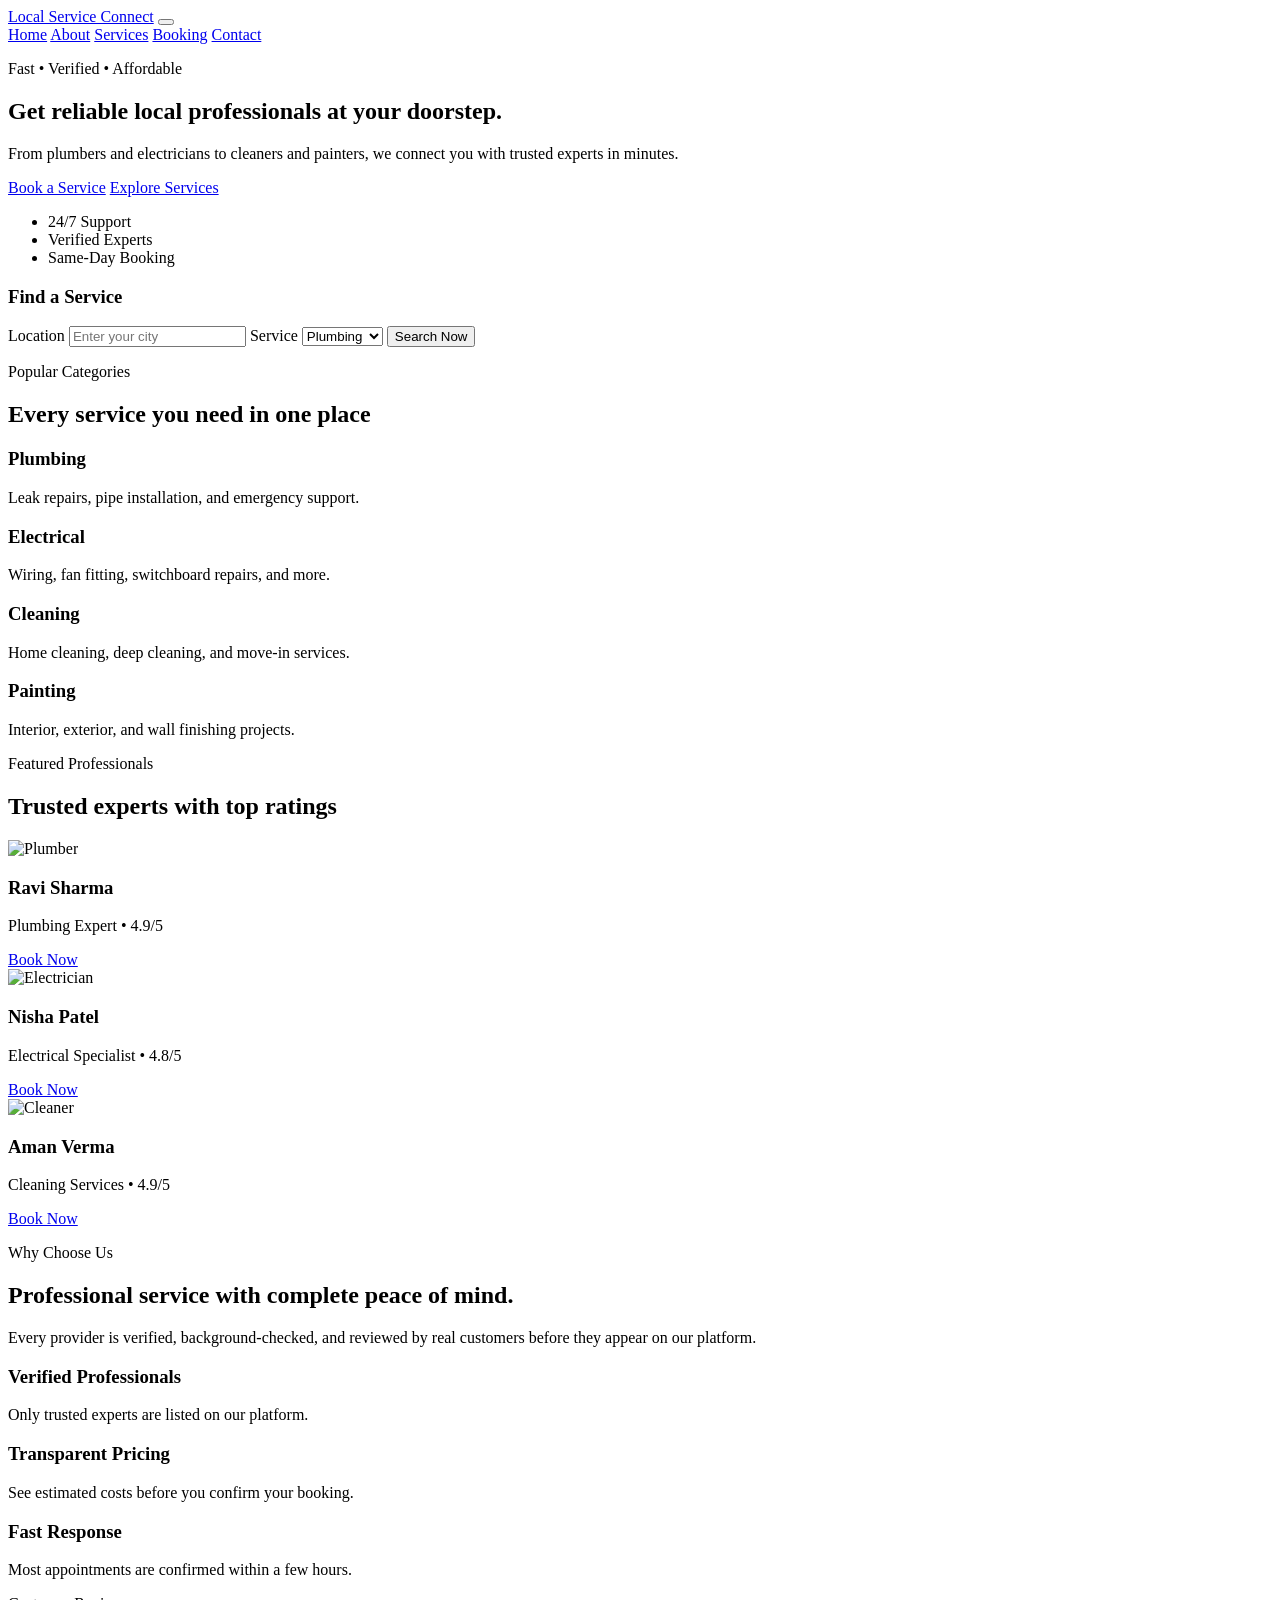
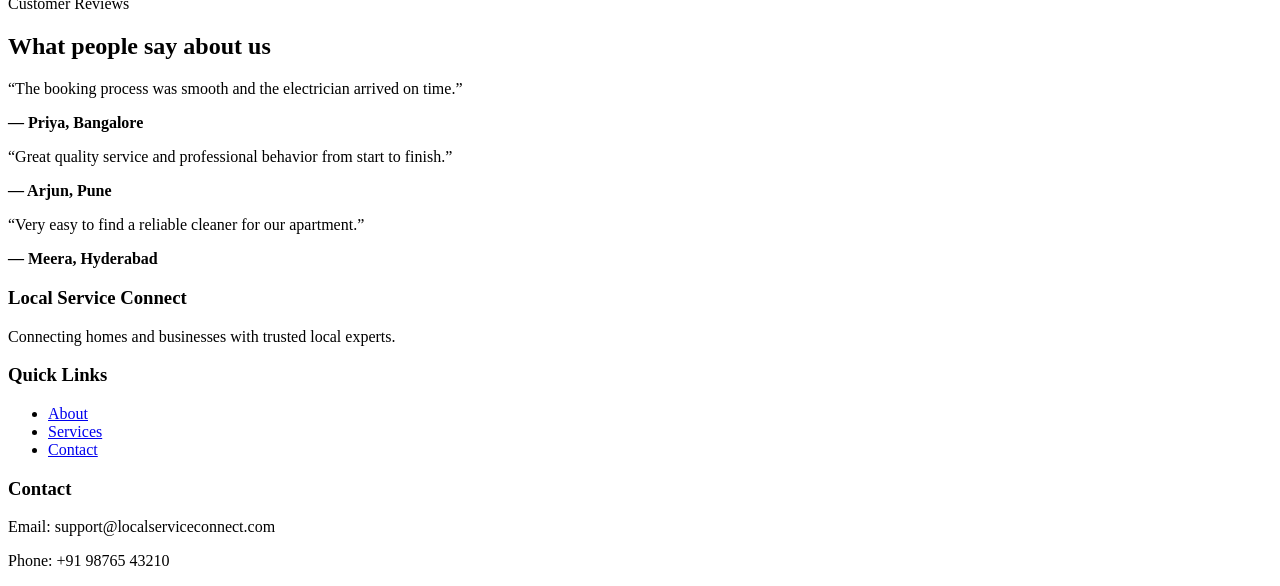
==== index.html @ 61a433fd "Add files via upload" ====
<!DOCTYPE html>
<html lang="en">
  <head>
    <meta charset="UTF-8" />
    <meta name="viewport" content="width=device-width, initial-scale=1.0" />
    <title>Local Service Connect | Trusted Local Services</title>
    <meta
      name="description"
      content="Book trusted local professionals for plumbing, electrical, cleaning, painting, and more."
    />
    <link rel="stylesheet" href="css/style.css" />
  </head>
  <body>
    <header class="site-header">
      <div class="container nav-bar">
        <a href="index.html" class="brand">Local Service Connect</a>
        <button class="menu-toggle" aria-label="Open navigation">
          <span></span><span></span><span></span>
        </button>
        <nav class="nav-links">
          <a href="index.html" class="active">Home</a>
          <a href="about.html">About</a>
          <a href="services.html">Services</a>
          <a href="booking.html">Booking</a>
          <a href="contact.html">Contact</a>
        </nav>
      </div>
    </header>

    <main>
      <section class="hero">
        <div class="container hero-grid">
          <div class="hero-content">
            <p class="eyebrow">Fast • Verified • Affordable</p>
            <h1>Get reliable local professionals at your doorstep.</h1>
            <p>
              From plumbers and electricians to cleaners and painters, we connect you with trusted experts in minutes.
            </p>
            <div class="hero-actions">
              <a href="booking.html" class="btn btn-primary">Book a Service</a>
              <a href="services.html" class="btn btn-secondary">Explore Services</a>
            </div>
            <ul class="hero-badges">
              <li>24/7 Support</li>
              <li>Verified Experts</li>
              <li>Same-Day Booking</li>
            </ul>
          </div>
          <div class="hero-card">
            <h3>Find a Service</h3>
            <form class="search-card">
              <label>
                <span>Location</span>
                <input type="text" placeholder="Enter your city" />
              </label>
              <label>
                <span>Service</span>
                <select>
                  <option>Plumbing</option>
                  <option>Electrical</option>
                  <option>Cleaning</option>
                  <option>Painting</option>
                  <option>Carpentry</option>
                </select>
              </label>
              <button type="submit" class="btn btn-primary full-width">Search Now</button>
            </form>
          </div>
        </div>
      </section>

      <section class="section">
        <div class="container">
          <div class="section-heading">
            <p class="eyebrow">Popular Categories</p>
            <h2>Every service you need in one place</h2>
          </div>
          <div class="card-grid">
            <article class="info-card">
              <h3>Plumbing</h3>
              <p>Leak repairs, pipe installation, and emergency support.</p>
            </article>
            <article class="info-card">
              <h3>Electrical</h3>
              <p>Wiring, fan fitting, switchboard repairs, and more.</p>
            </article>
            <article class="info-card">
              <h3>Cleaning</h3>
              <p>Home cleaning, deep cleaning, and move-in services.</p>
            </article>
            <article class="info-card">
              <h3>Painting</h3>
              <p>Interior, exterior, and wall finishing projects.</p>
            </article>
          </div>
        </div>
      </section>

      <section class="section alt-bg">
        <div class="container">
          <div class="section-heading">
            <p class="eyebrow">Featured Professionals</p>
            <h2>Trusted experts with top ratings</h2>
          </div>
          <div class="card-grid professionals">
            <article class="provider-card">
              <img src="https://images.unsplash.com/photo-1581578731548-c64695cc6952?auto=format&fit=crop&w=800&q=80" alt="Plumber" />
              <div class="provider-info">
                <h3>Ravi Sharma</h3>
                <p>Plumbing Expert • 4.9/5</p>
                <a href="booking.html" class="text-link">Book Now</a>
              </div>
            </article>
            <article class="provider-card">
              <img src="https://images.unsplash.com/photo-1504307651254-35680f356dfd?auto=format&fit=crop&w=800&q=80" alt="Electrician" />
              <div class="provider-info">
                <h3>Nisha Patel</h3>
                <p>Electrical Specialist • 4.8/5</p>
                <a href="booking.html" class="text-link">Book Now</a>
              </div>
            </article>
            <article class="provider-card">
              <img src="https://images.unsplash.com/photo-1524758631624-e2822e304c36?auto=format&fit=crop&w=800&q=80" alt="Cleaner" />
              <div class="provider-info">
                <h3>Aman Verma</h3>
                <p>Cleaning Services • 4.9/5</p>
                <a href="booking.html" class="text-link">Book Now</a>
              </div>
            </article>
          </div>
        </div>
      </section>

      <section class="section">
        <div class="container features-grid">
          <div>
            <p class="eyebrow">Why Choose Us</p>
            <h2>Professional service with complete peace of mind.</h2>
            <p>
              Every provider is verified, background-checked, and reviewed by real customers before they appear on our platform.
            </p>
          </div>
          <div class="feature-list">
            <div class="feature-item">
              <h3>Verified Professionals</h3>
              <p>Only trusted experts are listed on our platform.</p>
            </div>
            <div class="feature-item">
              <h3>Transparent Pricing</h3>
              <p>See estimated costs before you confirm your booking.</p>
            </div>
            <div class="feature-item">
              <h3>Fast Response</h3>
              <p>Most appointments are confirmed within a few hours.</p>
            </div>
          </div>
        </div>
      </section>

      <section class="section alt-bg">
        <div class="container">
          <div class="section-heading">
            <p class="eyebrow">Customer Reviews</p>
            <h2>What people say about us</h2>
          </div>
          <div class="card-grid testimonials">
            <article class="testimonial-card">
              <p>“The booking process was smooth and the electrician arrived on time.”</p>
              <strong>— Priya, Bangalore</strong>
            </article>
            <article class="testimonial-card">
              <p>“Great quality service and professional behavior from start to finish.”</p>
              <strong>— Arjun, Pune</strong>
            </article>
            <article class="testimonial-card">
              <p>“Very easy to find a reliable cleaner for our apartment.”</p>
              <strong>— Meera, Hyderabad</strong>
            </article>
          </div>
        </div>
      </section>
    </main>

    <footer class="site-footer">
      <div class="container footer-grid">
        <div>
          <h3>Local Service Connect</h3>
          <p>Connecting homes and businesses with trusted local experts.</p>
        </div>
        <div>
          <h3>Quick Links</h3>
          <ul>
            <li><a href="about.html">About</a></li>
            <li><a href="services.html">Services</a></li>
            <li><a href="contact.html">Contact</a></li>
          </ul>
        </div>
        <div>
          <h3>Contact</h3>
          <p>Email: support@localserviceconnect.com</p>
          <p>Phone: +91 98765 43210</p>
        </div>
      </div>
    </footer>

    <script src="js/script.js"></script>
  </body>
</html>
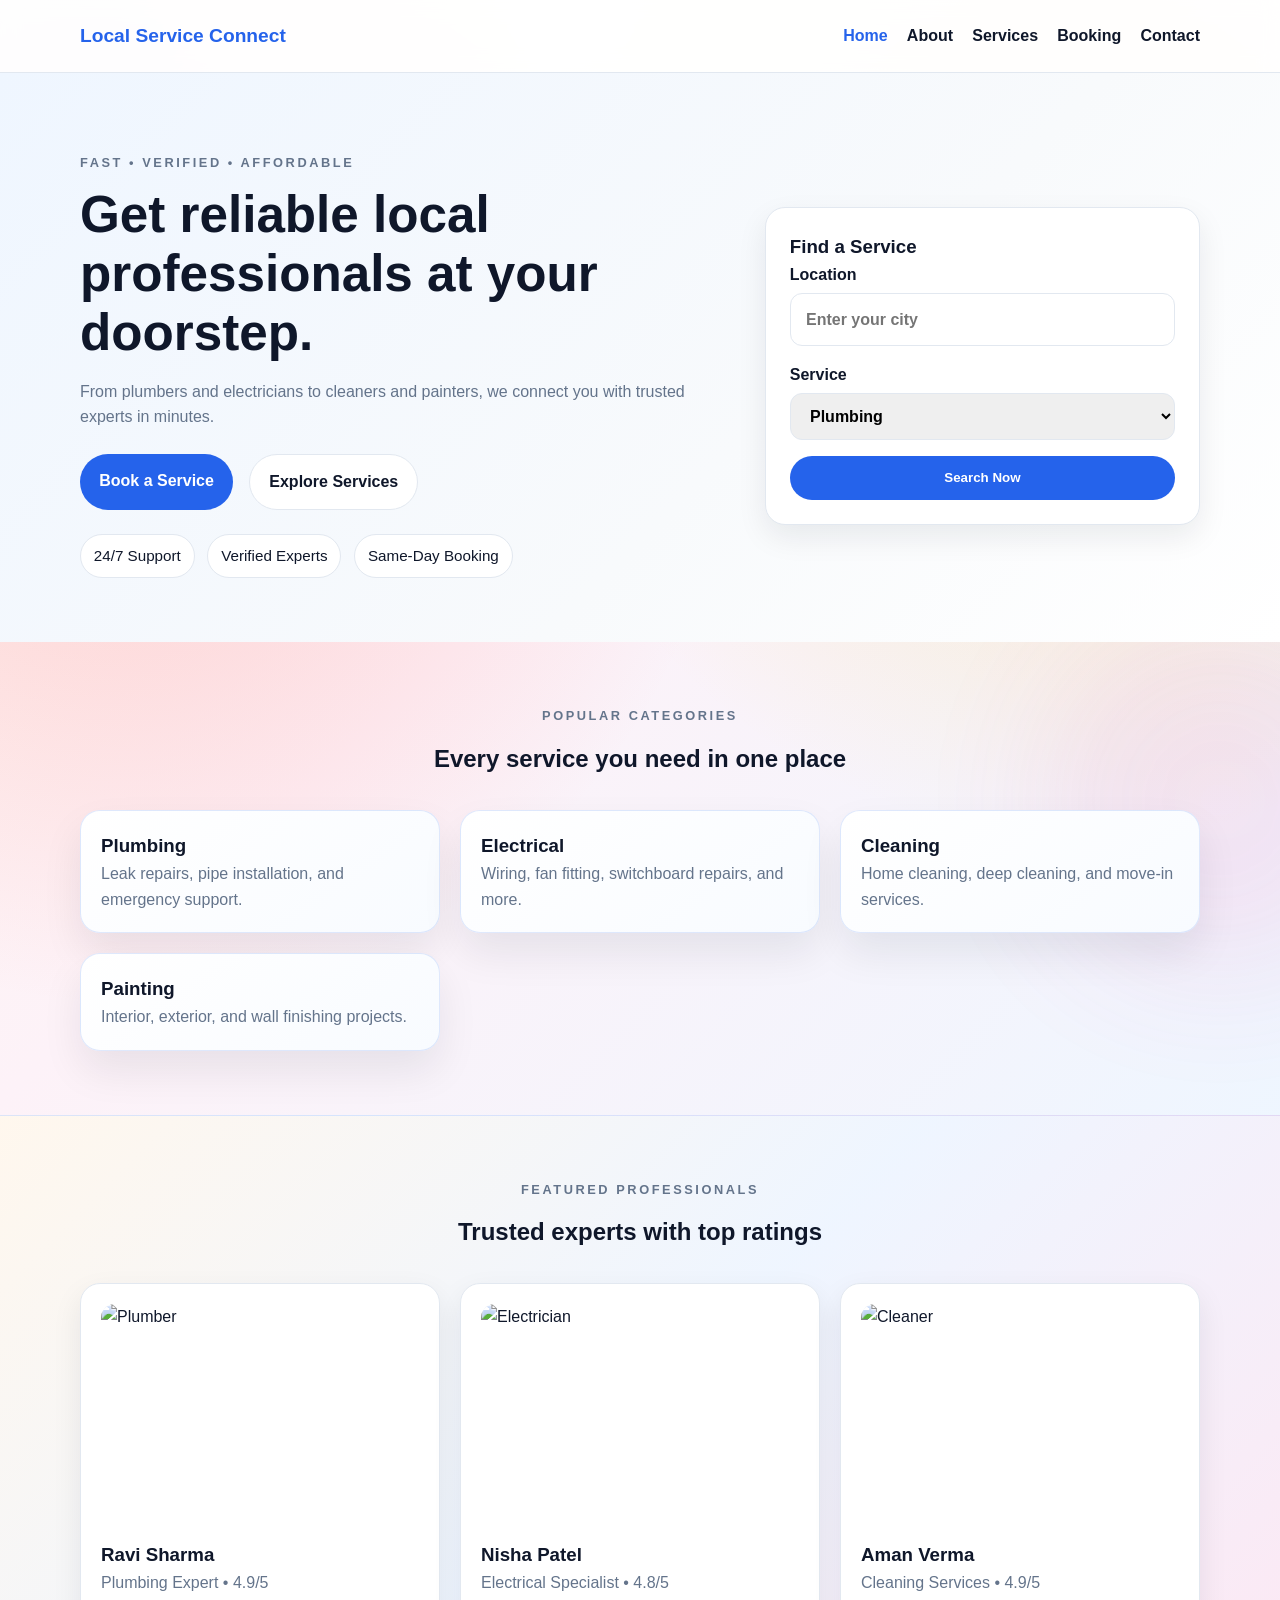
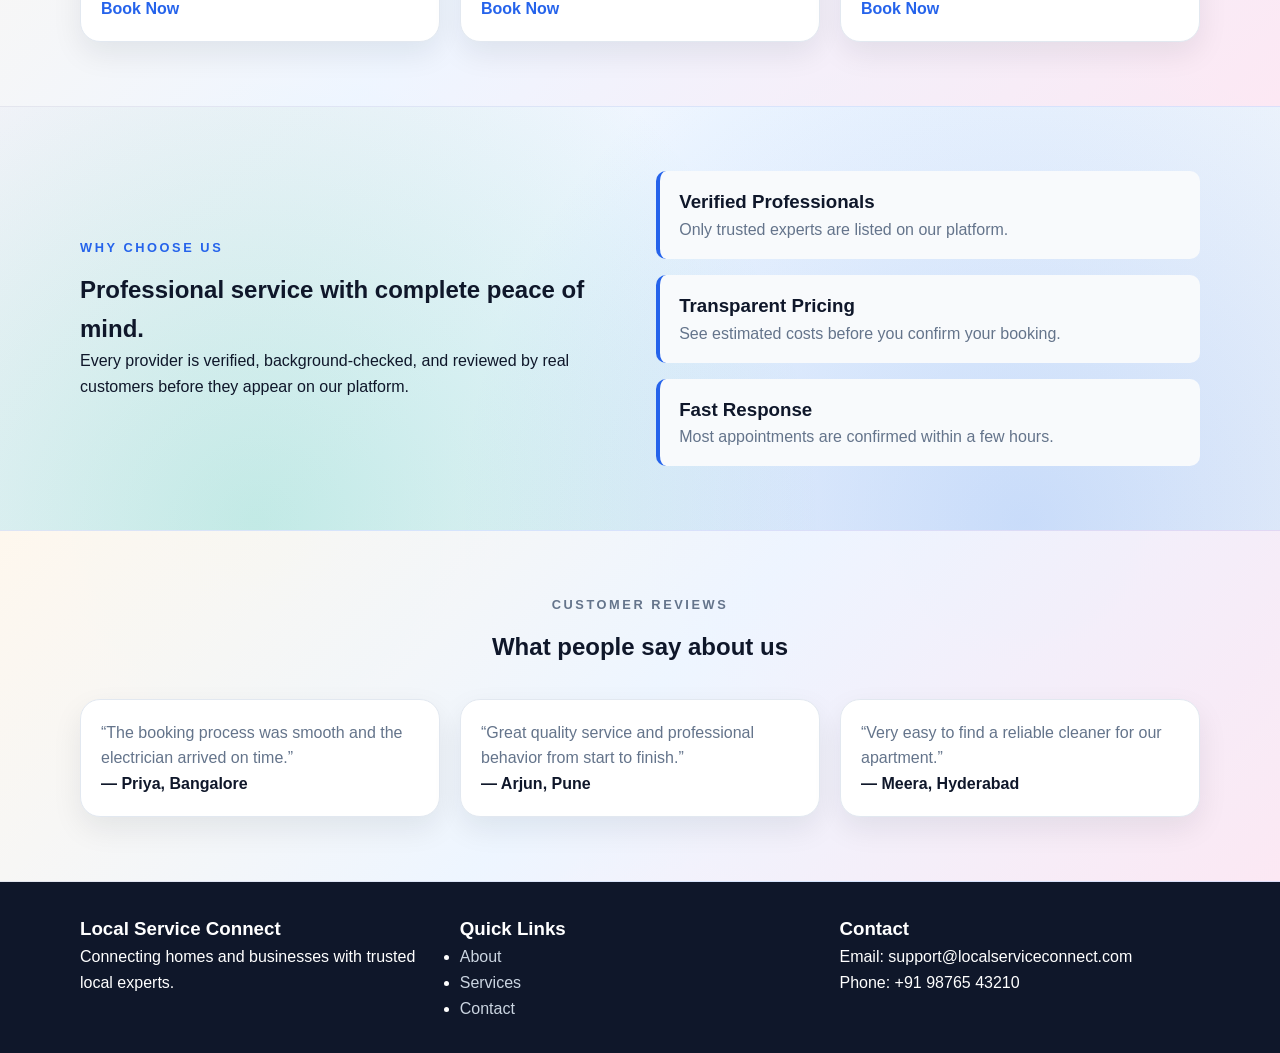
==== commit 37109f58: "Fix HTML entity encoding in index.html" ====
--- a/index.html
+++ b/index.html
@@ -8,7 +8,7 @@
       name="description"
       content="Book trusted local professionals for plumbing, electrical, cleaning, painting, and more."
     />
-    <link rel="stylesheet" href="css/style.css" />
+    <link rel="stylesheet" href="style.css" />
   </head>
   <body>
     <header class="site-header">
--- a/style.css
+++ b/style.css
@@ -0,0 +1,561 @@
+:root {
+  --primary: #2563eb;
+  --primary-dark: #1d4ed8;
+  --accent: #0f172a;
+  --surface: #ffffff;
+  --muted: #64748b;
+  --bg: #f8fafc;
+  --border: #e2e8f0;
+  --shadow: 0 12px 30px rgba(15, 23, 42, 0.08);
+}
+
+* {
+  box-sizing: border-box;
+  margin: 0;
+  padding: 0;
+}
+
+body {
+  font-family: Arial, Helvetica, sans-serif;
+  color: var(--accent);
+  background:
+    radial-gradient(circle at 10% 15%, rgba(255, 107, 107, 0.28), transparent 24%),
+    radial-gradient(circle at 85% 10%, rgba(255, 195, 18, 0.24), transparent 22%),
+    radial-gradient(circle at 80% 80%, rgba(59, 130, 246, 0.22), transparent 24%),
+    radial-gradient(circle at 20% 80%, rgba(16, 185, 129, 0.2), transparent 24%),
+    linear-gradient(135deg, #fff7ed 0%, #fdf2f8 28%, #eef6ff 62%, #f3f4f6 100%);
+  line-height: 1.6;
+  min-height: 100vh;
+  position: relative;
+  overflow-x: hidden;
+}
+
+body::before,
+body::after {
+  content: "";
+  position: fixed;
+  inset: auto;
+  width: 360px;
+  height: 360px;
+  border-radius: 50%;
+  filter: blur(70px);
+  z-index: -1;
+  opacity: 0.45;
+  pointer-events: none;
+}
+
+body::before {
+  top: -80px;
+  left: -120px;
+  background: rgba(37, 99, 235, 0.24);
+}
+
+body::after {
+  right: -120px;
+  bottom: -80px;
+  background: rgba(236, 72, 153, 0.22);
+}
+
+a {
+  color: inherit;
+  text-decoration: none;
+}
+
+img {
+  width: 100%;
+  display: block;
+  object-fit: cover;
+}
+
+.container {
+  width: min(1120px, calc(100% - 2rem));
+  margin: 0 auto;
+  position: relative;
+}
+
+.site-header {
+  position: sticky;
+  top: 0;
+  z-index: 10;
+  background: rgba(255, 255, 255, 0.95);
+  backdrop-filter: blur(10px);
+  border-bottom: 1px solid var(--border);
+}
+
+.nav-bar {
+  display: flex;
+  justify-content: space-between;
+  align-items: center;
+  min-height: 72px;
+}
+
+.brand {
+  font-size: 1.2rem;
+  font-weight: 700;
+  color: var(--primary);
+}
+
+.nav-links {
+  display: flex;
+  gap: 1.2rem;
+}
+
+.nav-links a {
+  color: var(--accent);
+  font-weight: 600;
+}
+
+.nav-links a.active,
+.nav-links a:hover {
+  color: var(--primary);
+}
+
+.menu-toggle {
+  display: none;
+  background: none;
+  border: 0;
+  cursor: pointer;
+}
+
+.menu-toggle span {
+  display: block;
+  width: 24px;
+  height: 2px;
+  background: var(--accent);
+  margin: 4px 0;
+}
+
+.hero {
+  padding: 5rem 0 4rem;
+  background: linear-gradient(135deg, #eff6ff, #f8fafc 60%, #ffffff);
+}
+
+.page-hero {
+  position: relative;
+  padding: 6.5rem 0 5rem;
+  color: white;
+  overflow: hidden;
+  background: linear-gradient(120deg, #2563eb 0%, #3b82f6 38%, #ec4899 72%, #f59e0b 100%);
+  box-shadow: inset 0 -10px 30px rgba(15, 23, 42, 0.16);
+}
+
+.page-hero::before,
+.page-hero::after {
+  content: "";
+  position: absolute;
+  border-radius: 50%;
+  filter: blur(2px);
+  opacity: 0.28;
+  pointer-events: none;
+}
+
+.page-hero::before {
+  width: 280px;
+  height: 280px;
+  top: -70px;
+  right: -60px;
+  background: rgba(255, 255, 255, 0.35);
+}
+
+.page-hero::after {
+  width: 220px;
+  height: 220px;
+  bottom: -70px;
+  left: -40px;
+  background: rgba(16, 185, 129, 0.3);
+}
+
+.page-hero .container {
+  position: relative;
+  z-index: 1;
+}
+
+.page-hero .eyebrow {
+  color: #dbeafe;
+}
+
+.page-hero h1,
+.page-hero p {
+  text-shadow: 0 6px 24px rgba(15, 23, 42, 0.2);
+}
+
+.page-hero h1 {
+  color: #ffffff;
+}
+
+.page-hero p {
+  color: #f8fafc;
+}
+
+.hero-grid,
+.features-grid,
+.booking-layout,
+.contact-layout,
+.split-layout {
+  display: grid;
+  gap: 2rem;
+  align-items: center;
+}
+
+.hero-grid {
+  grid-template-columns: 1.2fr 0.8fr;
+}
+
+.hero-content h1,
+.page-hero h1 {
+  font-size: clamp(2rem, 4vw, 3.2rem);
+  line-height: 1.15;
+  margin-bottom: 1rem;
+}
+
+.hero-content p,
+.page-hero p,
+.section-heading p,
+.info-card p,
+.feature-item p,
+.panel-card p,
+.testimonial-card p,
+.service-card p,
+.provider-info p {
+  color: var(--muted);
+}
+
+.eyebrow {
+  text-transform: uppercase;
+  letter-spacing: 0.2em;
+  font-weight: 700;
+  font-size: 0.8rem;
+  color: var(--primary);
+  margin-bottom: 0.8rem;
+}
+
+.hero-actions {
+  display: flex;
+  flex-wrap: wrap;
+  gap: 1rem;
+  margin: 1.5rem 0;
+}
+
+.btn {
+  display: inline-block;
+  padding: 0.9rem 1.2rem;
+  border-radius: 999px;
+  font-weight: 700;
+  transition: 0.2s ease;
+}
+
+.btn-primary {
+  background: var(--primary);
+  color: white;
+}
+
+.btn-primary:hover {
+  background: var(--primary-dark);
+}
+
+.btn-secondary {
+  border: 1px solid var(--border);
+  background: white;
+}
+
+.full-width {
+  width: 100%;
+  text-align: center;
+  border: 0;
+}
+
+.hero-badges {
+  display: flex;
+  flex-wrap: wrap;
+  gap: 0.8rem;
+  list-style: none;
+  margin-top: 1rem;
+}
+
+.hero-badges li {
+  background: white;
+  border: 1px solid var(--border);
+  padding: 0.55rem 0.8rem;
+  border-radius: 999px;
+  font-size: 0.95rem;
+}
+
+.hero-card,
+.form-card,
+.panel-card,
+.service-card,
+.provider-card,
+.info-card,
+.testimonial-card {
+  background: var(--surface);
+  border: 1px solid var(--border);
+  border-radius: 20px;
+  box-shadow: var(--shadow);
+}
+
+.panel-card,
+.info-card {
+  background: linear-gradient(145deg, #ffffff, #f8fbff);
+  border: 1px solid rgba(37, 99, 235, 0.14);
+  box-shadow: 0 20px 40px rgba(15, 23, 42, 0.08);
+  transition: transform 0.25s ease, box-shadow 0.25s ease;
+}
+
+.panel-card:hover,
+.info-card:hover {
+  transform: translateY(-4px);
+  box-shadow: 0 24px 44px rgba(15, 23, 42, 0.12);
+}
+
+.hero-card {
+  padding: 1.5rem;
+}
+
+.search-card {
+  display: grid;
+  gap: 1rem;
+}
+
+.search-card label,
+.form-card label {
+  display: grid;
+  gap: 0.35rem;
+  font-weight: 600;
+}
+
+input,
+select,
+textarea {
+  width: 100%;
+  padding: 0.8rem 0.95rem;
+  border: 1px solid var(--border);
+  border-radius: 12px;
+  font: inherit;
+}
+
+.section {
+  padding: 4rem 0;
+}
+
+.alt-bg {
+  background: linear-gradient(135deg, rgba(255, 247, 237, 0.96), rgba(238, 245, 255, 0.96), rgba(252, 231, 243, 0.96));
+  border-top: 1px solid rgba(37, 99, 235, 0.12);
+  border-bottom: 1px solid rgba(37, 99, 235, 0.12);
+}
+
+.section-heading {
+  text-align: center;
+  margin-bottom: 2rem;
+}
+
+.card-grid {
+  display: grid;
+  gap: 1.25rem;
+  grid-template-columns: repeat(3, minmax(0, 1fr));
+}
+
+.info-card,
+.testimonial-card,
+.service-card,
+.provider-card {
+  padding: 1.25rem;
+}
+
+.provider-card img {
+  height: 220px;
+  border-radius: 14px;
+  margin-bottom: 1rem;
+}
+
+.text-link {
+  color: var(--primary);
+  font-weight: 700;
+}
+
+.features-grid {
+  grid-template-columns: 1fr 1fr;
+}
+
+.feature-list {
+  display: grid;
+  gap: 1rem;
+}
+
+.feature-item {
+  padding: 1rem 1.2rem;
+  border-left: 4px solid var(--primary);
+  background: var(--bg);
+  border-radius: 10px;
+}
+
+.page-hero {
+  padding: 3.5rem 0 2rem;
+  background: linear-gradient(135deg, #eff6ff, #f8fafc);
+}
+
+.filters {
+  display: grid;
+  gap: 1rem;
+  grid-template-columns: repeat(3, minmax(0, 1fr));
+  margin-bottom: 2rem;
+}
+
+.service-grid {
+  grid-template-columns: repeat(3, minmax(0, 1fr));
+}
+
+.service-card.hidden {
+  display: none;
+}
+
+.service-meta {
+  color: var(--primary);
+  font-weight: 700;
+  display: inline-block;
+  margin-top: 0.8rem;
+}
+
+.form-card {
+  padding: 1.4rem;
+  display: grid;
+  gap: 1rem;
+}
+
+.form-message {
+  min-height: 1.5rem;
+  color: var(--primary);
+  font-weight: 700;
+}
+
+.submission-panel {
+  background: var(--bg);
+  border: 1px solid var(--border);
+  border-radius: 16px;
+  padding: 1.1rem;
+  margin-top: 1rem;
+}
+
+.submission-count {
+  color: var(--muted);
+  margin-bottom: 0.7rem;
+}
+
+.submission-list {
+  list-style: none;
+  display: grid;
+  gap: 0.7rem;
+}
+
+.submission-list li {
+  background: white;
+  border: 1px solid var(--border);
+  border-radius: 12px;
+  padding: 0.7rem 0.8rem;
+  display: grid;
+  gap: 0.2rem;
+}
+
+.submission-list small {
+  color: var(--muted);
+}
+
+.board-panel {
+  margin-top: 1rem;
+}
+
+.jira-board {
+  display: grid;
+  gap: 0.75rem;
+}
+
+.jira-card {
+  border: 1px solid var(--border);
+  border-radius: 12px;
+  background: white;
+  padding: 0.8rem;
+  display: grid;
+  gap: 0.5rem;
+}
+
+.jira-card header {
+  display: flex;
+  justify-content: space-between;
+  gap: 0.5rem;
+  align-items: center;
+}
+
+.jira-card select {
+  padding: 0.55rem 0.7rem;
+}
+
+.booking-layout,
+.contact-layout,
+.split-layout {
+  grid-template-columns: 1.2fr 0.8fr;
+}
+
+.panel-card {
+  padding: 1.4rem;
+}
+
+.panel-card ul {
+  margin-left: 1rem;
+  color: var(--muted);
+}
+
+.site-footer {
+  padding: 2rem 0;
+  background: #0f172a;
+  color: white;
+}
+
+.footer-grid {
+  display: grid;
+  gap: 1.2rem;
+  grid-template-columns: repeat(3, minmax(0, 1fr));
+}
+
+.site-footer a {
+  color: #cbd5e1;
+}
+
+@media (max-width: 900px) {
+  .hero-grid,
+  .features-grid,
+  .booking-layout,
+  .contact-layout,
+  .split-layout,
+  .card-grid,
+  .service-grid,
+  .filters,
+  .footer-grid {
+    grid-template-columns: 1fr;
+  }
+}
+
+@media (max-width: 700px) {
+  .menu-toggle {
+    display: block;
+  }
+
+  .nav-links {
+    position: absolute;
+    top: 72px;
+    right: 1rem;
+    background: white;
+    border: 1px solid var(--border);
+    border-radius: 14px;
+    padding: 0.8rem;
+    flex-direction: column;
+    display: none;
+    box-shadow: var(--shadow);
+  }
+
+  .nav-links.open {
+    display: flex;
+  }
+
+  .hero {
+    padding-top: 3rem;
+  }
+}
